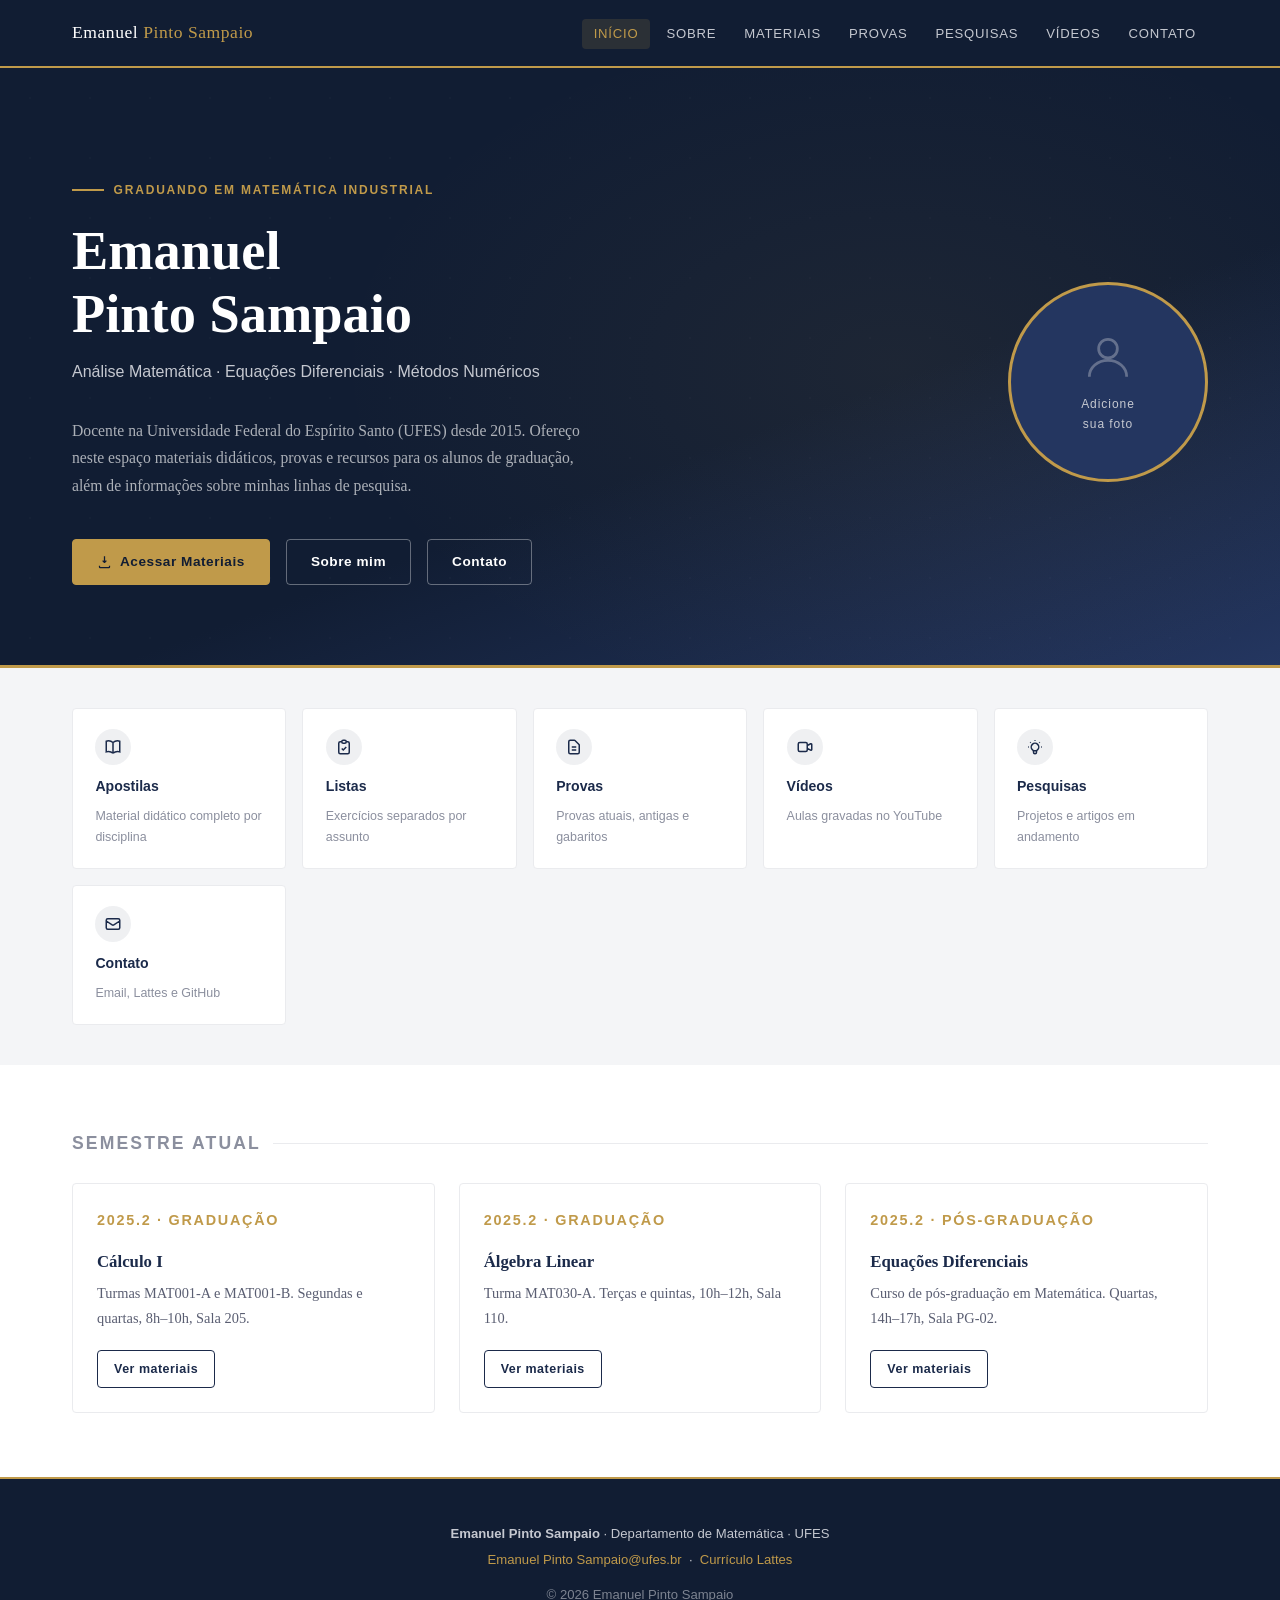
==== index.html @ 57228d2b "Update index.html" ====
<!DOCTYPE html>
<html lang="pt-BR">
<head>
  <meta charset="UTF-8" />
  <meta name="viewport" content="width=device-width, initial-scale=1.0" />
  <title>Emanuel Pinto Sampaio — Matemática</title>
  <meta name="description" content="Emanuel Pinto Sampaio" />
  <link rel="stylesheet" href="css/style.css" />
</head>
<body>

<!-- ===== NAVBAR ===== -->
<nav class="navbar">
  <a href="index.html" class="nav-brand">
    Emanuel <span>Pinto Sampaio</span>
  </a>
  <button class="nav-toggle" aria-label="Menu">
    <span></span><span></span><span></span>
  </button>
  <ul class="nav-links">
    <li><a href="index.html">Início</a></li>
    <li><a href="sobre.html">Sobre</a></li>
    <li><a href="materiais.html">Materiais</a></li>
    <li><a href="provas.html">Provas</a></li>
    <li><a href="pesquisas.html">Pesquisas</a></li>
    <li><a href="videos.html">Vídeos</a></li>
    <li><a href="contato.html">Contato</a></li>
  </ul>
</nav>

<!-- ===== HERO ===== -->
<div class="page-wrapper">
  <section class="hero">
    <div class="hero-inner container">
      <div class="hero-text">
        <!-- Edite: cargo e departamento -->
        <p class="hero-tag">Graduando em Matemática Industrial</p>

        <!-- Edite: nome completo -->
        <h1>Emanuel<br>Pinto Sampaio</h1>

        <!-- Edite: área de atuação -->
        <p class="hero-subtitle">
          Análise Matemática · Equações Diferenciais · Métodos Numéricos
        </p>

        <!-- Edite: texto de apresentação -->
        <p class="hero-bio">
          Docente na Universidade Federal do Espírito Santo (UFES) desde 2015.
          Ofereço neste espaço materiais didáticos, provas e recursos para os alunos
          de graduação, além de informações sobre minhas linhas de pesquisa.
        </p>

        <div class="hero-actions">
          <a href="materiais.html" class="btn btn-primary">
            <svg width="15" height="15" fill="none" stroke="currentColor" stroke-width="2" viewBox="0 0 24 24"><path d="M12 2v10m0 0l-3-3m3 3l3-3M4 17v2a1 1 0 001 1h14a1 1 0 001-1v-2"/></svg>
            Acessar Materiais
          </a>
          <a href="sobre.html" class="btn btn-outline">Sobre mim</a>
          <a href="contato.html" class="btn btn-outline">Contato</a>
        </div>
      </div>

      <!-- FOTO: substitua o placeholder pela tag <img> abaixo:
           <img src="arquivos/foto.jpg" alt="Prof. Emanuel Pinto Sampaio" class="hero-photo" />
      -->
      <div class="hero-photo-placeholder">
        <svg width="56" height="56" fill="none" stroke="currentColor" stroke-width="1.2" viewBox="0 0 24 24">
          <circle cx="12" cy="8" r="4"/><path d="M4 20c0-4 3.6-7 8-7s8 3 8 7"/>
        </svg>
        <span>Adicione<br>sua foto</span>
      </div>
    </div>
  </section>

  <!-- ===== LINKS RÁPIDOS ===== -->
  <div class="quick-links">
    <div class="quick-links-inner">

      <!-- Edite ou adicione mais cards -->
      <a href="materiais.html#apostilas" class="quick-card">
        <div class="quick-card-icon">
          <svg width="18" height="18" fill="none" stroke="currentColor" stroke-width="2" viewBox="0 0 24 24">
            <path d="M12 6.042A8.967 8.967 0 006 3.75c-1.052 0-2.062.18-3 .512v14.25A8.987 8.987 0 016 18c2.305 0 4.408.867 6 2.292m0-14.25a8.966 8.966 0 016-2.292c1.052 0 2.062.18 3 .512v14.25A8.987 8.987 0 0018 18a8.967 8.967 0 00-6 2.292m0-14.25v14.25"/>
          </svg>
        </div>
        <span class="quick-card-title">Apostilas</span>
        <p class="quick-card-desc">Material didático completo por disciplina</p>
      </a>

      <a href="materiais.html#listas" class="quick-card">
        <div class="quick-card-icon">
          <svg width="18" height="18" fill="none" stroke="currentColor" stroke-width="2" viewBox="0 0 24 24">
            <path d="M9 5H7a2 2 0 00-2 2v12a2 2 0 002 2h10a2 2 0 002-2V7a2 2 0 00-2-2h-2M9 5a2 2 0 002 2h2a2 2 0 002-2M9 5a2 2 0 012-2h2a2 2 0 012 2m-6 9l2 2 4-4"/>
          </svg>
        </div>
        <span class="quick-card-title">Listas</span>
        <p class="quick-card-desc">Exercícios separados por assunto</p>
      </a>

      <a href="provas.html" class="quick-card">
        <div class="quick-card-icon">
          <svg width="18" height="18" fill="none" stroke="currentColor" stroke-width="2" viewBox="0 0 24 24">
            <path d="M9 12h6m-6 4h6m2 5H7a2 2 0 01-2-2V5a2 2 0 012-2h5.586a1 1 0 01.707.293l5.414 5.414a1 1 0 01.293.707V19a2 2 0 01-2 2z"/>
          </svg>
        </div>
        <span class="quick-card-title">Provas</span>
        <p class="quick-card-desc">Provas atuais, antigas e gabaritos</p>
      </a>

      <a href="videos.html" class="quick-card">
        <div class="quick-card-icon">
          <svg width="18" height="18" fill="none" stroke="currentColor" stroke-width="2" viewBox="0 0 24 24">
            <path d="M15 10l4.553-2.276A1 1 0 0121 8.723v6.554a1 1 0 01-1.447.894L15 14M3 8a2 2 0 012-2h8a2 2 0 012 2v8a2 2 0 01-2 2H5a2 2 0 01-2-2V8z"/>
          </svg>
        </div>
        <span class="quick-card-title">Vídeos</span>
        <p class="quick-card-desc">Aulas gravadas no YouTube</p>
      </a>

      <a href="pesquisas.html" class="quick-card">
        <div class="quick-card-icon">
          <svg width="18" height="18" fill="none" stroke="currentColor" stroke-width="2" viewBox="0 0 24 24">
            <path d="M9.663 17h4.673M12 3v1m6.364 1.636l-.707.707M21 12h-1M4 12H3m3.343-5.657l-.707-.707m2.828 9.9a5 5 0 117.072 0l-.548.547A3.374 3.374 0 0014 18.469V19a2 2 0 11-4 0v-.531c0-.895-.356-1.754-.988-2.386l-.548-.547z"/>
          </svg>
        </div>
        <span class="quick-card-title">Pesquisas</span>
        <p class="quick-card-desc">Projetos e artigos em andamento</p>
      </a>

      <a href="contato.html" class="quick-card">
        <div class="quick-card-icon">
          <svg width="18" height="18" fill="none" stroke="currentColor" stroke-width="2" viewBox="0 0 24 24">
            <path d="M3 8l7.89 5.26a2 2 0 002.22 0L21 8M5 19h14a2 2 0 002-2V7a2 2 0 00-2-2H5a2 2 0 00-2 2v10a2 2 0 002 2z"/>
          </svg>
        </div>
        <span class="quick-card-title">Contato</span>
        <p class="quick-card-desc">Email, Lattes e GitHub</p>
      </a>

    </div>
  </div>

  <!-- ===== SEMESTRE ATUAL (seção de avisos rápidos) ===== -->
  <section class="page-section">
    <div class="container">
      <p class="section-title">Semestre atual</p>

      <div class="cards-grid">

        <!-- Edite: adicione uma card por disciplina ministrada no semestre -->
        <div class="card">
          <p class="card-type">2025.2 · Graduação</p>
          <h3>Cálculo I</h3>
          <p>Turmas MAT001-A e MAT001-B. Segundas e quartas, 8h–10h, Sala 205.</p>
          <div class="card-footer">
            <a href="materiais.html" class="btn btn-outline-dark btn-sm">Ver materiais</a>
          </div>
        </div>

        <div class="card">
          <p class="card-type">2025.2 · Graduação</p>
          <h3>Álgebra Linear</h3>
          <p>Turma MAT030-A. Terças e quintas, 10h–12h, Sala 110.</p>
          <div class="card-footer">
            <a href="materiais.html" class="btn btn-outline-dark btn-sm">Ver materiais</a>
          </div>
        </div>

        <div class="card">
          <p class="card-type">2025.2 · Pós-graduação</p>
          <h3>Equações Diferenciais</h3>
          <p>Curso de pós-graduação em Matemática. Quartas, 14h–17h, Sala PG-02.</p>
          <div class="card-footer">
            <a href="materiais.html" class="btn btn-outline-dark btn-sm">Ver materiais</a>
          </div>
        </div>

        <!-- MODELO: copie este bloco para adicionar uma nova disciplina
        <div class="card">
          <p class="card-type">2025.2 · Graduação</p>
          <h3>NOME DA DISCIPLINA</h3>
          <p>Descrição, horários e sala.</p>
          <div class="card-footer">
            <a href="materiais.html" class="btn btn-outline-dark btn-sm">Ver materiais</a>
          </div>
        </div>
        -->

      </div>
    </div>
  </section>

</div><!-- /page-wrapper -->

<!-- ===== RODAPÉ ===== -->
<footer>
  <!-- Edite: nome, instituição e ano -->
  <p><strong>Emanuel Pinto Sampaio</strong> · Departamento de Matemática · UFES</p>
  <p>
    <a href="mailto:Emanuel Pinto Sampaio@ufes.br">Emanuel Pinto Sampaio@ufes.br</a>
    &nbsp;·&nbsp;
    <a href="http://lattes.cnpq.br/8369013349544339" target="_blank" rel="noopener">Currículo Lattes</a>
  </p>
  <p style="margin-top:.75rem;opacity:.6;">© <span id="year"></span> Emanuel Pinto Sampaio</p>
</footer>

<script src="js/main.js"></script>
<script>document.getElementById('year').textContent = new Date().getFullYear();</script>
</body>
</html>
---- css/style.css ----
/* ============================================================
   SITE ACADÊMICO - FOLHA DE ESTILOS PRINCIPAL
   Editável: cores, fontes e espaçamentos estão em :root
   ============================================================ */

/* ---------- VARIÁVEIS GLOBAIS ---------- */
:root {
  --navy:       #1b2a4a;
  --navy-dark:  #111d33;
  --navy-light: #243660;
  --accent:     #c09a4a;        /* dourado sobrio */
  --accent-soft:#d4b06a;
  --white:      #ffffff;
  --off-white:  #f4f5f7;
  --gray-100:   #eaebee;
  --gray-300:   #c5c8d0;
  --gray-500:   #8b8f9e;
  --gray-700:   #4a4d5c;
  --text:       #1e2030;
  --text-light: #5a5e72;

  --font-display: 'Playfair Display', Georgia, serif;
  --font-body:    'Source Serif 4', 'Georgia', serif;
  --font-ui:      'DM Sans', 'Helvetica Neue', sans-serif;

  --nav-h:   68px;
  --radius:  4px;
  --shadow:  0 2px 12px rgba(27,42,74,.10);
  --shadow-md: 0 4px 24px rgba(27,42,74,.14);

  --transition: 0.22s ease;
}

/* ---------- RESET & BASE ---------- */
*, *::before, *::after { box-sizing: border-box; margin: 0; padding: 0; }

html { scroll-behavior: smooth; font-size: 16px; }

body {
  font-family: var(--font-body);
  color: var(--text);
  background: var(--white);
  line-height: 1.7;
  min-height: 100vh;
}

img { display: block; max-width: 100%; }

a { color: var(--navy); text-decoration: none; transition: color var(--transition); }
a:hover { color: var(--accent); }

h1, h2, h3, h4 { font-family: var(--font-display); line-height: 1.25; color: var(--navy); }
h1 { font-size: clamp(2rem, 5vw, 3rem); }
h2 { font-size: clamp(1.5rem, 3vw, 2.1rem); }
h3 { font-size: 1.25rem; }
h4 { font-size: 1.05rem; font-family: var(--font-ui); font-weight: 600; }

p { margin-bottom: 1rem; color: var(--text-light); }

ul { list-style: none; }

/* ---------- IMPORTAÇÃO DE FONTES (Google) ---------- */
@import url('https://fonts.googleapis.com/css2?family=Playfair+Display:ital,wght@0,400;0,600;0,700;1,400&family=Source+Serif+4:ital,opsz,wght@0,8..60,300;0,8..60,400;0,8..60,600;1,8..60,400&family=DM+Sans:wght@300;400;500;600&display=swap');

/* ---------- NAVBAR ---------- */
.navbar {
  position: fixed;
  top: 0; left: 0; right: 0;
  height: var(--nav-h);
  background: var(--navy-dark);
  border-bottom: 2px solid var(--accent);
  z-index: 1000;
  display: flex;
  align-items: center;
  padding: 0 max(2rem, calc((100% - 1200px)/2 + 2rem));
}

.nav-brand {
  font-family: var(--font-display);
  font-size: 1.1rem;
  color: var(--white);
  white-space: nowrap;
  margin-right: auto;
  letter-spacing: .03em;
}
.nav-brand span { color: var(--accent); }

.nav-links {
  display: flex;
  gap: .25rem;
  align-items: center;
}

.nav-links a {
  font-family: var(--font-ui);
  font-size: .82rem;
  font-weight: 500;
  letter-spacing: .06em;
  text-transform: uppercase;
  color: var(--gray-300);
  padding: .45rem .75rem;
  border-radius: var(--radius);
  transition: background var(--transition), color var(--transition);
}
.nav-links a:hover,
.nav-links a.active {
  background: rgba(192,154,74,.15);
  color: var(--accent);
}

.nav-toggle {
  display: none;
  flex-direction: column;
  gap: 5px;
  cursor: pointer;
  padding: .5rem;
  background: none;
  border: none;
  margin-left: auto;
}
.nav-toggle span {
  display: block;
  width: 24px;
  height: 2px;
  background: var(--white);
  border-radius: 2px;
  transition: transform var(--transition), opacity var(--transition);
}
.nav-toggle.open span:nth-child(1) { transform: translateY(7px) rotate(45deg); }
.nav-toggle.open span:nth-child(2) { opacity: 0; }
.nav-toggle.open span:nth-child(3) { transform: translateY(-7px) rotate(-45deg); }

/* ---------- LAYOUT PRINCIPAL ---------- */
.page-wrapper {
  padding-top: var(--nav-h);
  min-height: 100vh;
}

.container {
  max-width: 1200px;
  margin: 0 auto;
  padding: 0 2rem;
}

/* ---------- HERO (index) ---------- */
.hero {
  background: var(--navy-dark);
  background-image:
    radial-gradient(ellipse 800px 500px at 70% 50%, rgba(192,154,74,.07) 0%, transparent 70%),
    linear-gradient(160deg, var(--navy-dark) 60%, var(--navy-light) 100%);
  padding: 7rem 2rem 5rem;
  position: relative;
  overflow: hidden;
}
.hero::before {
  content: '';
  position: absolute;
  inset: 0;
  background-image: url("data:image/svg+xml,%3Csvg xmlns='http://www.w3.org/2000/svg' width='60' height='60'%3E%3Cpath d='M0 0h60v60H0z' fill='none'/%3E%3Ccircle cx='30' cy='30' r='.7' fill='rgba(255,255,255,.04)'/%3E%3C/svg%3E");
  pointer-events: none;
}

.hero-inner {
  max-width: 1200px;
  margin: 0 auto;
  display: grid;
  grid-template-columns: 1fr auto;
  gap: 4rem;
  align-items: center;
  position: relative;
}

.hero-tag {
  font-family: var(--font-ui);
  font-size: .75rem;
  font-weight: 600;
  letter-spacing: .15em;
  text-transform: uppercase;
  color: var(--accent);
  margin-bottom: 1.25rem;
  display: flex;
  align-items: center;
  gap: .6rem;
}
.hero-tag::before {
  content: '';
  display: inline-block;
  width: 2rem;
  height: 1.5px;
  background: var(--accent);
}

.hero h1 {
  color: var(--white);
  font-size: clamp(2.2rem, 5vw, 3.4rem);
  font-weight: 700;
  margin-bottom: .75rem;
  line-height: 1.15;
}

.hero-subtitle {
  font-family: var(--font-ui);
  font-size: 1rem;
  color: var(--gray-300);
  margin-bottom: 2rem;
  max-width: 540px;
}

.hero-bio {
  color: rgba(255,255,255,.65);
  font-size: .98rem;
  max-width: 520px;
  margin-bottom: 2.5rem;
  line-height: 1.75;
}

.hero-actions {
  display: flex;
  gap: 1rem;
  flex-wrap: wrap;
}

/* Foto do professor */
.hero-photo {
  width: 200px;
  height: 200px;
  border-radius: 50%;
  border: 3px solid var(--accent);
  object-fit: cover;
  box-shadow: 0 0 0 8px rgba(192,154,74,.12);
  flex-shrink: 0;
}
.hero-photo-placeholder {
  width: 200px;
  height: 200px;
  border-radius: 50%;
  border: 3px solid var(--accent);
  background: var(--navy-light);
  display: flex;
  flex-direction: column;
  align-items: center;
  justify-content: center;
  gap: .5rem;
  flex-shrink: 0;
  color: var(--gray-300);
  font-family: var(--font-ui);
  font-size: .75rem;
  letter-spacing: .08em;
  text-align: center;
}
.hero-photo-placeholder svg { opacity: .4; }

/* Quick links (home) */
.quick-links {
  background: var(--off-white);
  border-top: 3px solid var(--accent);
}
.quick-links-inner {
  max-width: 1200px;
  margin: 0 auto;
  padding: 2.5rem 2rem;
  display: grid;
  grid-template-columns: repeat(auto-fit, minmax(180px, 1fr));
  gap: 1rem;
}
.quick-card {
  display: flex;
  flex-direction: column;
  align-items: flex-start;
  gap: .4rem;
  background: var(--white);
  border: 1px solid var(--gray-100);
  border-radius: var(--radius);
  padding: 1.25rem 1.4rem;
  transition: box-shadow var(--transition), border-color var(--transition), transform var(--transition);
  cursor: pointer;
}
.quick-card:hover {
  box-shadow: var(--shadow-md);
  border-color: var(--accent);
  transform: translateY(-2px);
}
.quick-card-icon {
  width: 36px;
  height: 36px;
  background: rgba(27,42,74,.07);
  border-radius: 50%;
  display: flex;
  align-items: center;
  justify-content: center;
  color: var(--navy);
  margin-bottom: .25rem;
}
.quick-card-title {
  font-family: var(--font-ui);
  font-weight: 600;
  font-size: .88rem;
  color: var(--navy);
}
.quick-card-desc {
  font-family: var(--font-ui);
  font-size: .78rem;
  color: var(--gray-500);
  margin: 0;
}

/* ---------- BOTÕES ---------- */
.btn {
  display: inline-flex;
  align-items: center;
  gap: .5rem;
  font-family: var(--font-ui);
  font-size: .85rem;
  font-weight: 600;
  letter-spacing: .04em;
  padding: .65rem 1.5rem;
  border-radius: var(--radius);
  border: 1.5px solid transparent;
  cursor: pointer;
  transition: background var(--transition), color var(--transition),
              border-color var(--transition), box-shadow var(--transition),
              transform var(--transition);
  text-decoration: none;
}
.btn:hover { transform: translateY(-1px); }
.btn:active { transform: translateY(0); }

.btn-primary {
  background: var(--accent);
  color: var(--navy-dark);
  border-color: var(--accent);
}
.btn-primary:hover {
  background: var(--accent-soft);
  border-color: var(--accent-soft);
  color: var(--navy-dark);
  box-shadow: 0 4px 16px rgba(192,154,74,.3);
}

.btn-outline {
  background: transparent;
  color: var(--white);
  border-color: rgba(255,255,255,.35);
}
.btn-outline:hover {
  background: rgba(255,255,255,.1);
  border-color: rgba(255,255,255,.6);
  color: var(--white);
}

.btn-outline-dark {
  background: transparent;
  color: var(--navy);
  border-color: var(--navy);
}
.btn-outline-dark:hover {
  background: var(--navy);
  color: var(--white);
}

.btn-sm {
  font-size: .78rem;
  padding: .45rem 1rem;
}

.btn-download {
  background: var(--navy);
  color: var(--white);
  border-color: var(--navy);
}
.btn-download:hover {
  background: var(--navy-light);
  border-color: var(--navy-light);
  color: var(--white);
  box-shadow: var(--shadow);
}

/* ---------- CABEÇALHO DE SEÇÃO ---------- */
.section-header {
  padding: 4rem 0 2rem;
  border-bottom: 1px solid var(--gray-100);
  margin-bottom: 3rem;
}
.section-header .section-tag {
  font-family: var(--font-ui);
  font-size: .72rem;
  font-weight: 600;
  letter-spacing: .18em;
  text-transform: uppercase;
  color: var(--accent);
  margin-bottom: .75rem;
}
.section-header h1,
.section-header h2 { margin-bottom: .5rem; }
.section-header p { max-width: 600px; margin-bottom: 0; }

/* ---------- PÁGINA PRINCIPAL (seções internas) ---------- */
.page-section {
  padding: 4rem 0;
  border-bottom: 1px solid var(--gray-100);
}
.page-section:last-child { border-bottom: none; }
.section-title {
  font-size: 1.1rem;
  font-family: var(--font-ui);
  font-weight: 600;
  text-transform: uppercase;
  letter-spacing: .12em;
  color: var(--gray-500);
  margin-bottom: 1.5rem;
  display: flex;
  align-items: center;
  gap: .75rem;
}
.section-title::after {
  content: '';
  flex: 1;
  height: 1px;
  background: var(--gray-100);
}

/* ---------- CARDS GENÉRICOS ---------- */
.cards-grid {
  display: grid;
  grid-template-columns: repeat(auto-fill, minmax(300px, 1fr));
  gap: 1.5rem;
}

.card {
  background: var(--white);
  border: 1px solid var(--gray-100);
  border-radius: var(--radius);
  padding: 1.5rem;
  transition: box-shadow var(--transition), border-color var(--transition);
  display: flex;
  flex-direction: column;
}
.card:hover {
  box-shadow: var(--shadow-md);
  border-color: var(--gray-300);
}

.card-type {
  font-family: var(--font-ui);
  font-size: .7rem;
  font-weight: 600;
  letter-spacing: .12em;
  text-transform: uppercase;
  color: var(--accent);
  margin-bottom: .6rem;
}
.card h3 { font-size: 1.05rem; margin-bottom: .5rem; }
.card p { font-size: .9rem; flex: 1; margin-bottom: 1.25rem; }
.card-footer { margin-top: auto; }

/* ---------- MATERIAIS ---------- */
.material-item {
  display: flex;
  align-items: flex-start;
  gap: 1rem;
  padding: 1.25rem 1.5rem;
  background: var(--white);
  border: 1px solid var(--gray-100);
  border-left: 3px solid var(--accent);
  border-radius: var(--radius);
  transition: box-shadow var(--transition);
  margin-bottom: .75rem;
}
.material-item:hover { box-shadow: var(--shadow); }

.material-icon {
  width: 42px;
  height: 42px;
  background: var(--off-white);
  border-radius: var(--radius);
  display: flex;
  align-items: center;
  justify-content: center;
  flex-shrink: 0;
  color: var(--navy);
}

.material-info { flex: 1; }
.material-info h4 { font-size: .98rem; color: var(--navy); margin-bottom: .2rem; }
.material-info p { font-size: .85rem; color: var(--gray-500); margin: 0; }

.material-action { flex-shrink: 0; align-self: center; }

/* Categorias de materiais */
.mat-category { margin-bottom: 3rem; }
.mat-category-title {
  font-family: var(--font-ui);
  font-size: .8rem;
  font-weight: 700;
  letter-spacing: .14em;
  text-transform: uppercase;
  color: var(--navy);
  padding: .5rem 0;
  border-bottom: 2px solid var(--navy);
  margin-bottom: 1.25rem;
}

/* ---------- BUSCA ---------- */
.search-bar {
  position: relative;
  margin-bottom: 2.5rem;
}
.search-bar input {
  width: 100%;
  padding: .85rem 1.2rem .85rem 3rem;
  border: 1.5px solid var(--gray-300);
  border-radius: var(--radius);
  font-family: var(--font-ui);
  font-size: .95rem;
  color: var(--text);
  background: var(--white);
  transition: border-color var(--transition), box-shadow var(--transition);
  outline: none;
}
.search-bar input:focus {
  border-color: var(--navy);
  box-shadow: 0 0 0 3px rgba(27,42,74,.08);
}
.search-bar .search-icon {
  position: absolute;
  left: 1rem;
  top: 50%;
  transform: translateY(-50%);
  color: var(--gray-500);
  pointer-events: none;
}
#search-count {
  font-family: var(--font-ui);
  font-size: .82rem;
  color: var(--gray-500);
  margin-top: .5rem;
  min-height: 1.2em;
}

/* ---------- PROVAS ---------- */
.subject-block { margin-bottom: 3.5rem; }
.subject-block > h3 {
  font-family: var(--font-ui);
  font-weight: 700;
  font-size: 1rem;
  letter-spacing: .1em;
  text-transform: uppercase;
  color: var(--white);
  background: var(--navy);
  padding: .6rem 1.2rem;
  border-radius: var(--radius);
  margin-bottom: 1.25rem;
  display: inline-block;
}

.exam-tabs {
  display: flex;
  gap: .5rem;
  flex-wrap: wrap;
  margin-bottom: 1.25rem;
}
.exam-tab {
  font-family: var(--font-ui);
  font-size: .78rem;
  font-weight: 600;
  letter-spacing: .08em;
  text-transform: uppercase;
  padding: .4rem 1rem;
  border-radius: 50px;
  border: 1.5px solid var(--gray-300);
  cursor: pointer;
  background: transparent;
  color: var(--gray-700);
  transition: all var(--transition);
}
.exam-tab:hover,
.exam-tab.active {
  background: var(--navy);
  color: var(--white);
  border-color: var(--navy);
}

.exam-panel { display: none; }
.exam-panel.active { display: block; }

.exam-row {
  display: flex;
  align-items: center;
  justify-content: space-between;
  padding: .85rem 1.2rem;
  border-radius: var(--radius);
  border: 1px solid var(--gray-100);
  margin-bottom: .5rem;
  transition: background var(--transition);
  gap: 1rem;
}
.exam-row:hover { background: var(--off-white); }
.exam-row-info { flex: 1; }
.exam-row-info span {
  display: block;
  font-family: var(--font-ui);
  font-size: .88rem;
  font-weight: 500;
  color: var(--text);
}
.exam-row-info small {
  font-size: .78rem;
  color: var(--gray-500);
}

/* ---------- PESQUISA ---------- */
.research-card {
  background: var(--white);
  border: 1px solid var(--gray-100);
  border-radius: var(--radius);
  padding: 1.75rem;
  transition: box-shadow var(--transition);
}
.research-card:hover { box-shadow: var(--shadow-md); }

.research-badge {
  display: inline-block;
  font-family: var(--font-ui);
  font-size: .68rem;
  font-weight: 700;
  letter-spacing: .12em;
  text-transform: uppercase;
  padding: .25rem .75rem;
  border-radius: 50px;
  margin-bottom: 1rem;
}
.badge-active { background: rgba(22,163,74,.12); color: #15803d; }
.badge-article { background: rgba(37,99,235,.1); color: #1d4ed8; }
.badge-concluded { background: rgba(107,114,128,.12); color: #4b5563; }

.research-card h3 { font-size: 1.1rem; margin-bottom: .6rem; }

/* ---------- VÍDEOS ---------- */
.video-grid {
  display: grid;
  grid-template-columns: repeat(auto-fill, minmax(280px, 1fr));
  gap: 1.5rem;
}
.video-card {
  border: 1px solid var(--gray-100);
  border-radius: var(--radius);
  overflow: hidden;
  transition: box-shadow var(--transition), transform var(--transition);
}
.video-card:hover { box-shadow: var(--shadow-md); transform: translateY(-2px); }

.video-thumb {
  position: relative;
  padding-bottom: 56.25%; /* 16:9 */
  background: var(--navy-dark);
  overflow: hidden;
}
.video-thumb iframe {
  position: absolute;
  inset: 0;
  width: 100%;
  height: 100%;
  border: none;
}
.video-thumb-placeholder {
  position: absolute;
  inset: 0;
  display: flex;
  flex-direction: column;
  align-items: center;
  justify-content: center;
  background: var(--navy);
  gap: .75rem;
  cursor: pointer;
  transition: background var(--transition);
}
.video-thumb-placeholder:hover { background: var(--navy-light); }
.video-thumb-placeholder span {
  font-family: var(--font-ui);
  font-size: .8rem;
  color: var(--gray-300);
}
.play-btn {
  width: 52px;
  height: 52px;
  border-radius: 50%;
  background: rgba(192,154,74,.9);
  display: flex;
  align-items: center;
  justify-content: center;
  color: var(--white);
  transition: transform var(--transition);
}
.video-thumb-placeholder:hover .play-btn { transform: scale(1.1); }

.video-info { padding: 1.1rem 1.25rem; }
.video-discipline {
  font-family: var(--font-ui);
  font-size: .7rem;
  font-weight: 700;
  letter-spacing: .12em;
  text-transform: uppercase;
  color: var(--accent);
  margin-bottom: .35rem;
}
.video-title {
  font-family: var(--font-ui);
  font-weight: 600;
  font-size: .9rem;
  color: var(--navy);
  margin-bottom: .3rem;
}
.video-desc { font-size: .82rem; color: var(--gray-500); margin: 0; }

/* ---------- CONTATO ---------- */
.contact-grid {
  display: grid;
  grid-template-columns: 1fr 1fr;
  gap: 3rem;
  align-items: start;
}

.contact-item {
  display: flex;
  align-items: center;
  gap: 1rem;
  padding: 1.1rem 1.4rem;
  background: var(--white);
  border: 1px solid var(--gray-100);
  border-radius: var(--radius);
  margin-bottom: .75rem;
  transition: box-shadow var(--transition), border-color var(--transition);
  text-decoration: none;
}
.contact-item:hover {
  box-shadow: var(--shadow);
  border-color: var(--accent);
}
.contact-icon {
  width: 42px;
  height: 42px;
  border-radius: 50%;
  background: var(--off-white);
  display: flex;
  align-items: center;
  justify-content: center;
  color: var(--navy);
  flex-shrink: 0;
}
.contact-label {
  font-family: var(--font-ui);
  font-size: .72rem;
  text-transform: uppercase;
  letter-spacing: .1em;
  color: var(--gray-500);
}
.contact-value {
  font-family: var(--font-ui);
  font-size: .9rem;
  font-weight: 500;
  color: var(--navy);
}

/* ---------- SOBRE ---------- */
.timeline {
  position: relative;
  padding-left: 1.75rem;
}
.timeline::before {
  content: '';
  position: absolute;
  left: .35rem;
  top: 0;
  bottom: 0;
  width: 1.5px;
  background: var(--gray-100);
}
.timeline-item {
  position: relative;
  padding-bottom: 2rem;
}
.timeline-item::before {
  content: '';
  position: absolute;
  left: -1.5rem;
  top: .35rem;
  width: 9px;
  height: 9px;
  border-radius: 50%;
  background: var(--accent);
  border: 2px solid var(--white);
  box-shadow: 0 0 0 2px var(--accent);
}
.timeline-year {
  font-family: var(--font-ui);
  font-size: .75rem;
  font-weight: 700;
  letter-spacing: .1em;
  text-transform: uppercase;
  color: var(--accent);
  margin-bottom: .25rem;
}
.timeline-title {
  font-family: var(--font-ui);
  font-weight: 600;
  font-size: .98rem;
  color: var(--navy);
  margin-bottom: .2rem;
}
.timeline-sub {
  font-family: var(--font-ui);
  font-size: .85rem;
  color: var(--gray-500);
  margin: 0;
}

/* ---------- SIDEBAR SOBRE ---------- */
.about-grid {
  display: grid;
  grid-template-columns: 1fr 340px;
  gap: 4rem;
  align-items: start;
}
.sidebar-card {
  background: var(--off-white);
  border: 1px solid var(--gray-100);
  border-radius: var(--radius);
  padding: 1.75rem;
  margin-bottom: 1.5rem;
}
.sidebar-card h4 {
  font-family: var(--font-ui);
  font-size: .78rem;
  font-weight: 700;
  letter-spacing: .14em;
  text-transform: uppercase;
  color: var(--navy);
  margin-bottom: 1rem;
  padding-bottom: .6rem;
  border-bottom: 1.5px solid var(--gray-300);
}
.tag-list { display: flex; flex-wrap: wrap; gap: .4rem; }
.tag {
  font-family: var(--font-ui);
  font-size: .75rem;
  font-weight: 500;
  padding: .3rem .8rem;
  background: var(--white);
  border: 1px solid var(--gray-300);
  border-radius: 50px;
  color: var(--navy);
}

/* ---------- RODAPÉ ---------- */
footer {
  background: var(--navy-dark);
  color: var(--gray-300);
  padding: 2.5rem 2rem;
  text-align: center;
  font-family: var(--font-ui);
  font-size: .82rem;
  border-top: 2px solid var(--accent);
}
footer a { color: var(--accent); }
footer p { margin: .25rem 0; color: var(--gray-300); }

/* ---------- NOTICE / EMPTY STATE ---------- */
.empty-state {
  text-align: center;
  padding: 3rem;
  color: var(--gray-500);
  font-family: var(--font-ui);
  font-size: .9rem;
}

.notice {
  background: rgba(192,154,74,.08);
  border: 1px solid rgba(192,154,74,.3);
  border-radius: var(--radius);
  padding: .75rem 1.25rem;
  font-family: var(--font-ui);
  font-size: .82rem;
  color: var(--gray-700);
  margin-bottom: 1.5rem;
}
.notice strong { color: var(--navy); }

/* ---------- RESPONSIVO ---------- */
@media (max-width: 900px) {
  .about-grid { grid-template-columns: 1fr; }
  .contact-grid { grid-template-columns: 1fr; }
  .hero-inner { grid-template-columns: 1fr; }
  .hero-photo, .hero-photo-placeholder {
    width: 140px; height: 140px;
    margin: 0 auto;
    order: -1;
  }
}

@media (max-width: 720px) {
  .nav-links {
    display: none;
    position: fixed;
    top: var(--nav-h);
    left: 0; right: 0;
    background: var(--navy-dark);
    flex-direction: column;
    padding: 1rem;
    gap: .15rem;
    border-bottom: 2px solid var(--accent);
  }
  .nav-links.open { display: flex; }
  .nav-links a { padding: .65rem 1rem; width: 100%; }
  .nav-toggle { display: flex; }

  .hero { padding: 4rem 1.5rem 3rem; }
  .hero-actions { flex-direction: column; }
  .container { padding: 0 1.25rem; }
  .quick-links-inner { grid-template-columns: repeat(2, 1fr); }
  .section-header { padding: 2.5rem 0 1.5rem; }
}

@media (max-width: 480px) {
  .quick-links-inner { grid-template-columns: 1fr; }
  .cards-grid { grid-template-columns: 1fr; }
  .video-grid { grid-template-columns: 1fr; }
}
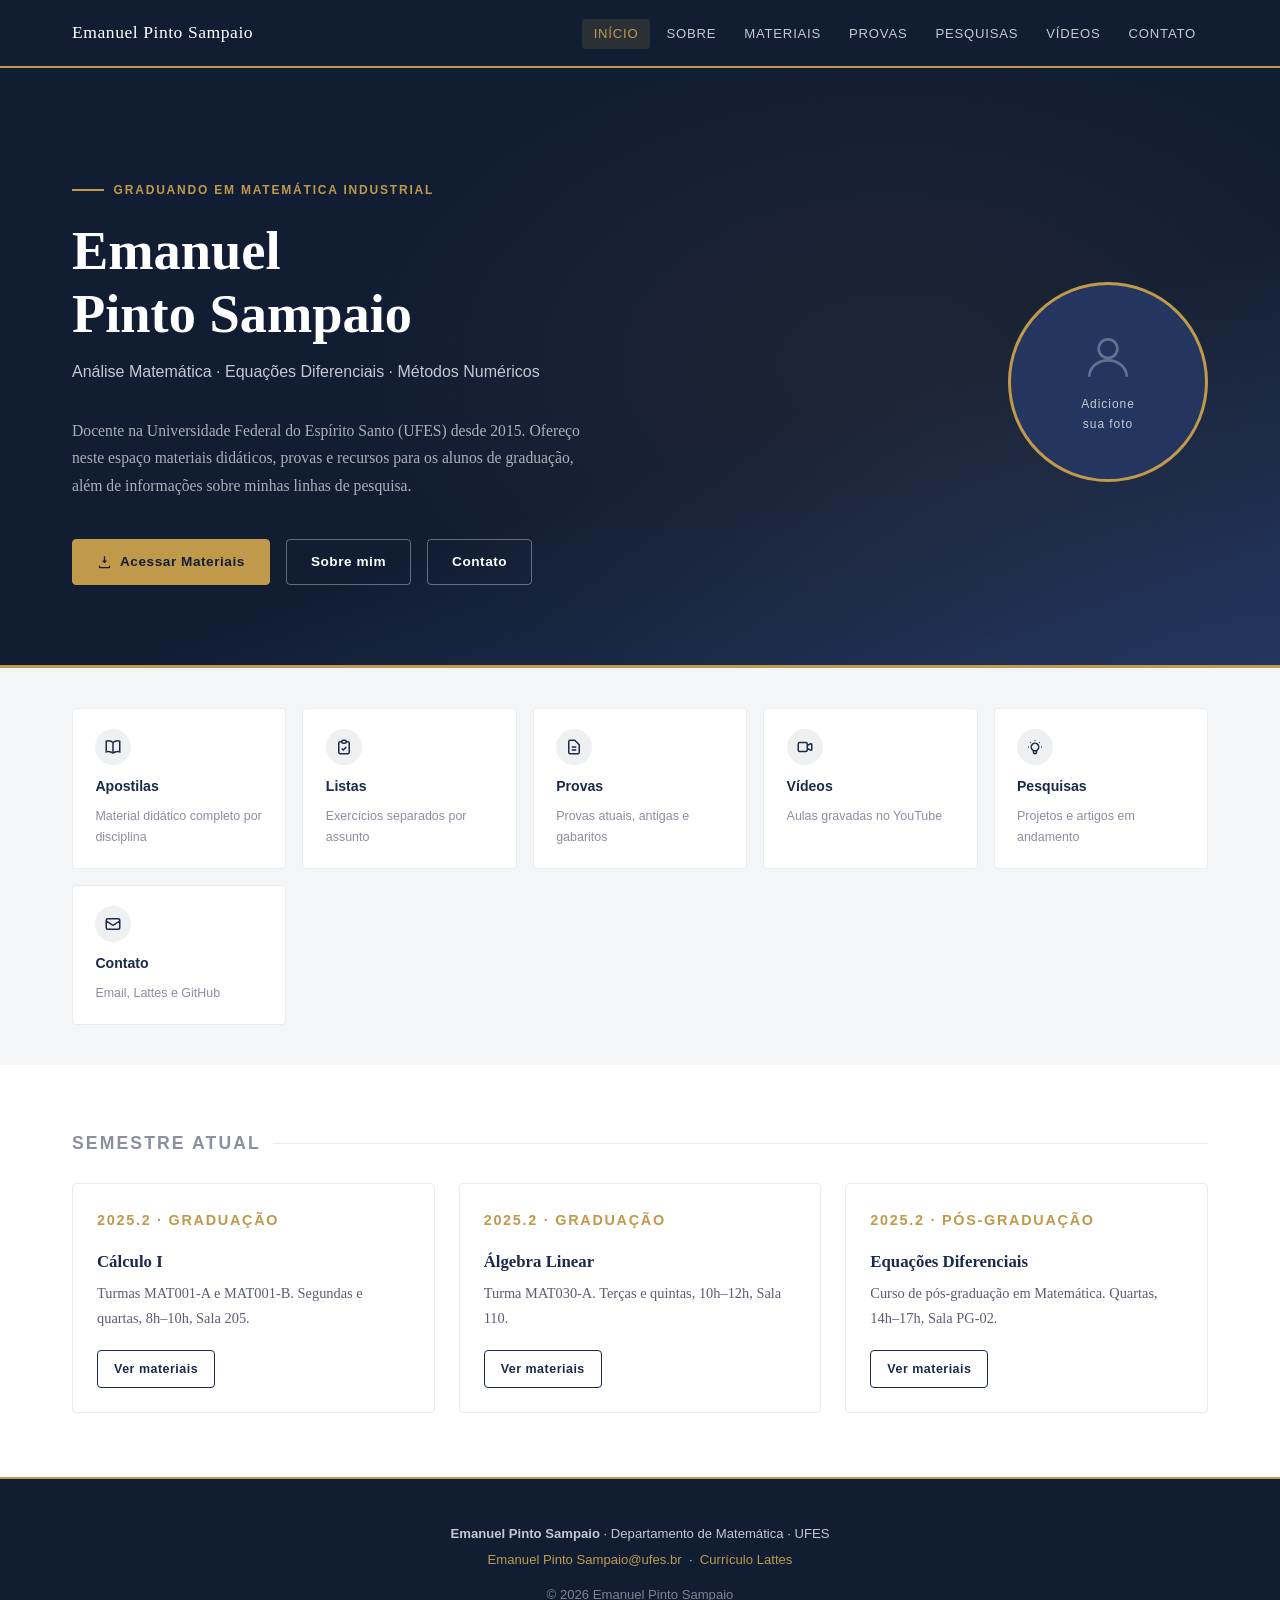
==== commit 9d87770b: "Update index.html" ====
--- a/index.html
+++ b/index.html
@@ -12,7 +12,7 @@
 <!-- ===== NAVBAR ===== -->
 <nav class="navbar">
   <a href="index.html" class="nav-brand">
-    Emanuel <span>Pinto Sampaio</span>
+    Emanuel Pinto Sampaio</span>
   </a>
   <button class="nav-toggle" aria-label="Menu">
     <span></span><span></span><span></span>
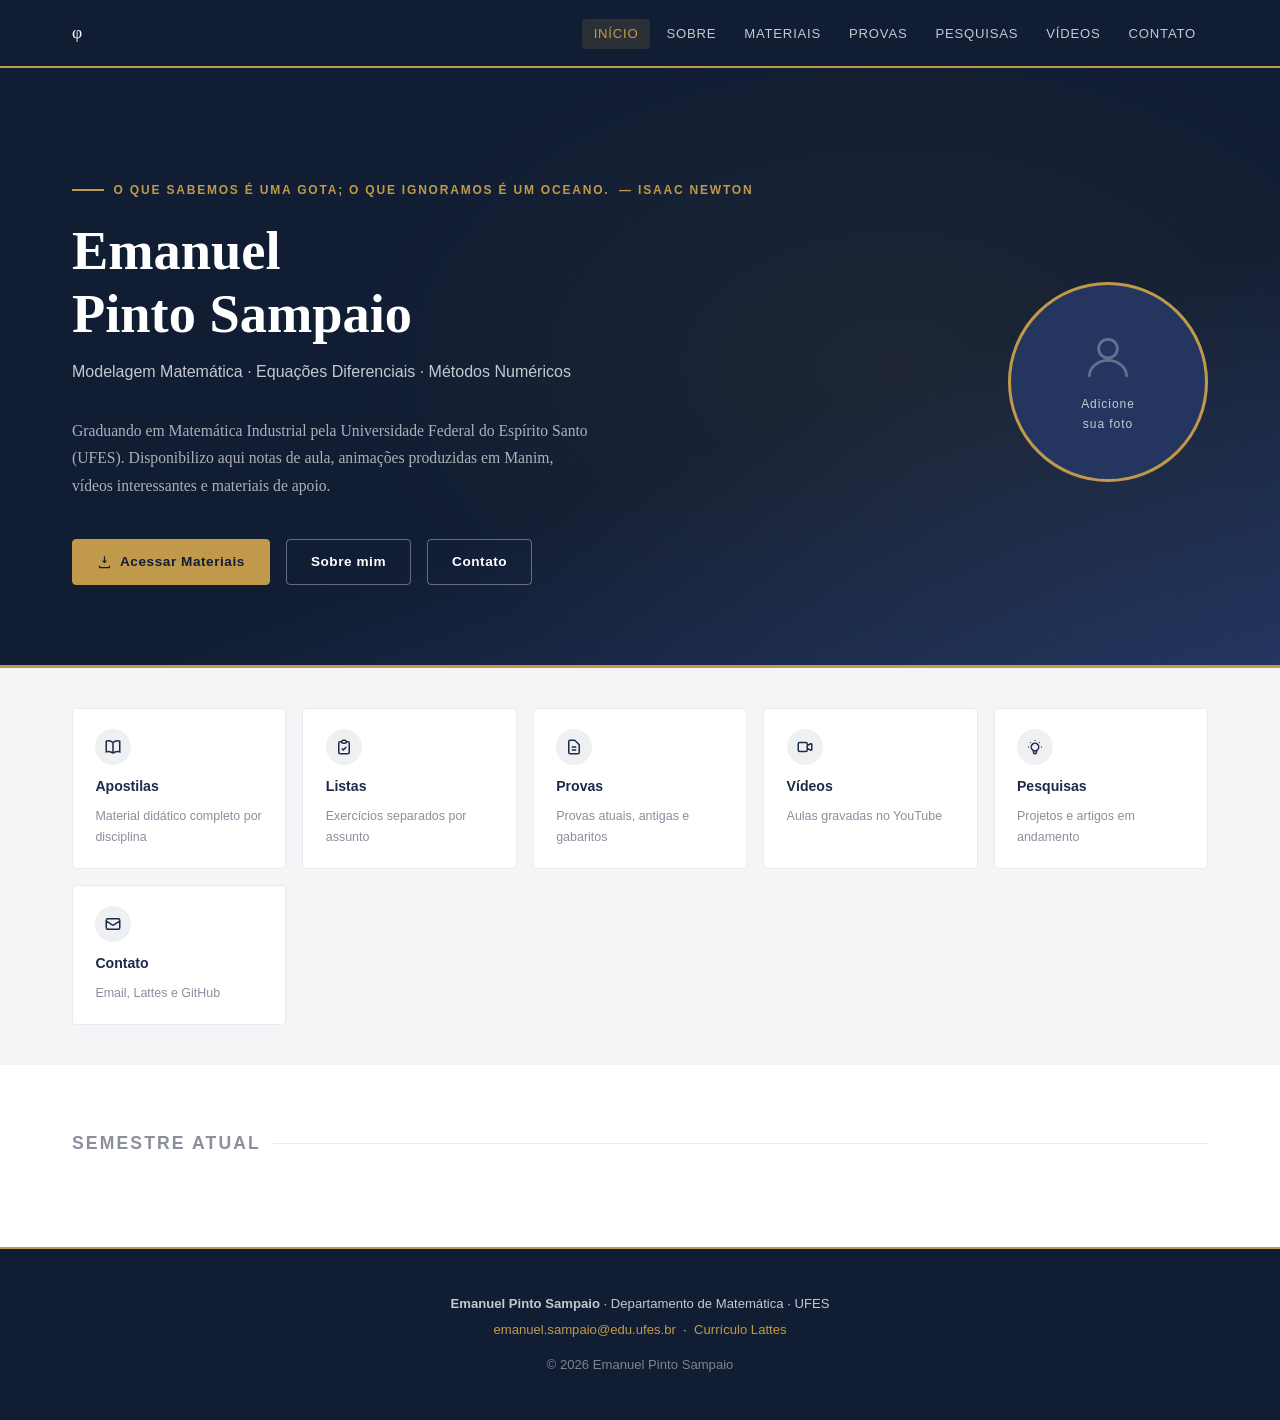
==== commit 59b98cd9: "Update index.html" ====
--- a/index.html
+++ b/index.html
@@ -12,7 +12,7 @@
 <!-- ===== NAVBAR ===== -->
 <nav class="navbar">
   <a href="index.html" class="nav-brand">
-    Emanuel Pinto Sampaio</span>
+    φ </span>
   </a>
   <button class="nav-toggle" aria-label="Menu">
     <span></span><span></span><span></span>
@@ -34,21 +34,19 @@
     <div class="hero-inner container">
       <div class="hero-text">
         <!-- Edite: cargo e departamento -->
-        <p class="hero-tag">Graduando em Matemática Industrial</p>
-
+        <p class="hero-tag">O que sabemos é uma gota; o que ignoramos é um oceano. <span>— Isaac Newton</span></p>
         <!-- Edite: nome completo -->
         <h1>Emanuel<br>Pinto Sampaio</h1>
 
         <!-- Edite: área de atuação -->
         <p class="hero-subtitle">
-          Análise Matemática · Equações Diferenciais · Métodos Numéricos
+          Modelagem Matemática · Equações Diferenciais · Métodos Numéricos
         </p>
 
         <!-- Edite: texto de apresentação -->
         <p class="hero-bio">
-          Docente na Universidade Federal do Espírito Santo (UFES) desde 2015.
-          Ofereço neste espaço materiais didáticos, provas e recursos para os alunos
-          de graduação, além de informações sobre minhas linhas de pesquisa.
+          Graduando em Matemática Industrial pela Universidade Federal do Espírito Santo (UFES).
+          Disponibilizo aqui notas de aula, animações produzidas em Manim, vídeos interessantes e materiais de apoio.
         </p>
 
         <div class="hero-actions">
@@ -149,6 +147,7 @@
       <div class="cards-grid">
 
         <!-- Edite: adicione uma card por disciplina ministrada no semestre -->
+        <!--
         <div class="card">
           <p class="card-type">2025.2 · Graduação</p>
           <h3>Cálculo I</h3>
@@ -176,7 +175,6 @@
           </div>
         </div>
 
-        <!-- MODELO: copie este bloco para adicionar uma nova disciplina
         <div class="card">
           <p class="card-type">2025.2 · Graduação</p>
           <h3>NOME DA DISCIPLINA</h3>
@@ -198,7 +196,7 @@
   <!-- Edite: nome, instituição e ano -->
   <p><strong>Emanuel Pinto Sampaio</strong> · Departamento de Matemática · UFES</p>
   <p>
-    <a href="mailto:Emanuel Pinto Sampaio@ufes.br">Emanuel Pinto Sampaio@ufes.br</a>
+    <a href="mailto:emanuel.sampaio@edu.ufes.br">emanuel.sampaio@edu.ufes.br</a>
     &nbsp;·&nbsp;
     <a href="http://lattes.cnpq.br/8369013349544339" target="_blank" rel="noopener">Currículo Lattes</a>
   </p>
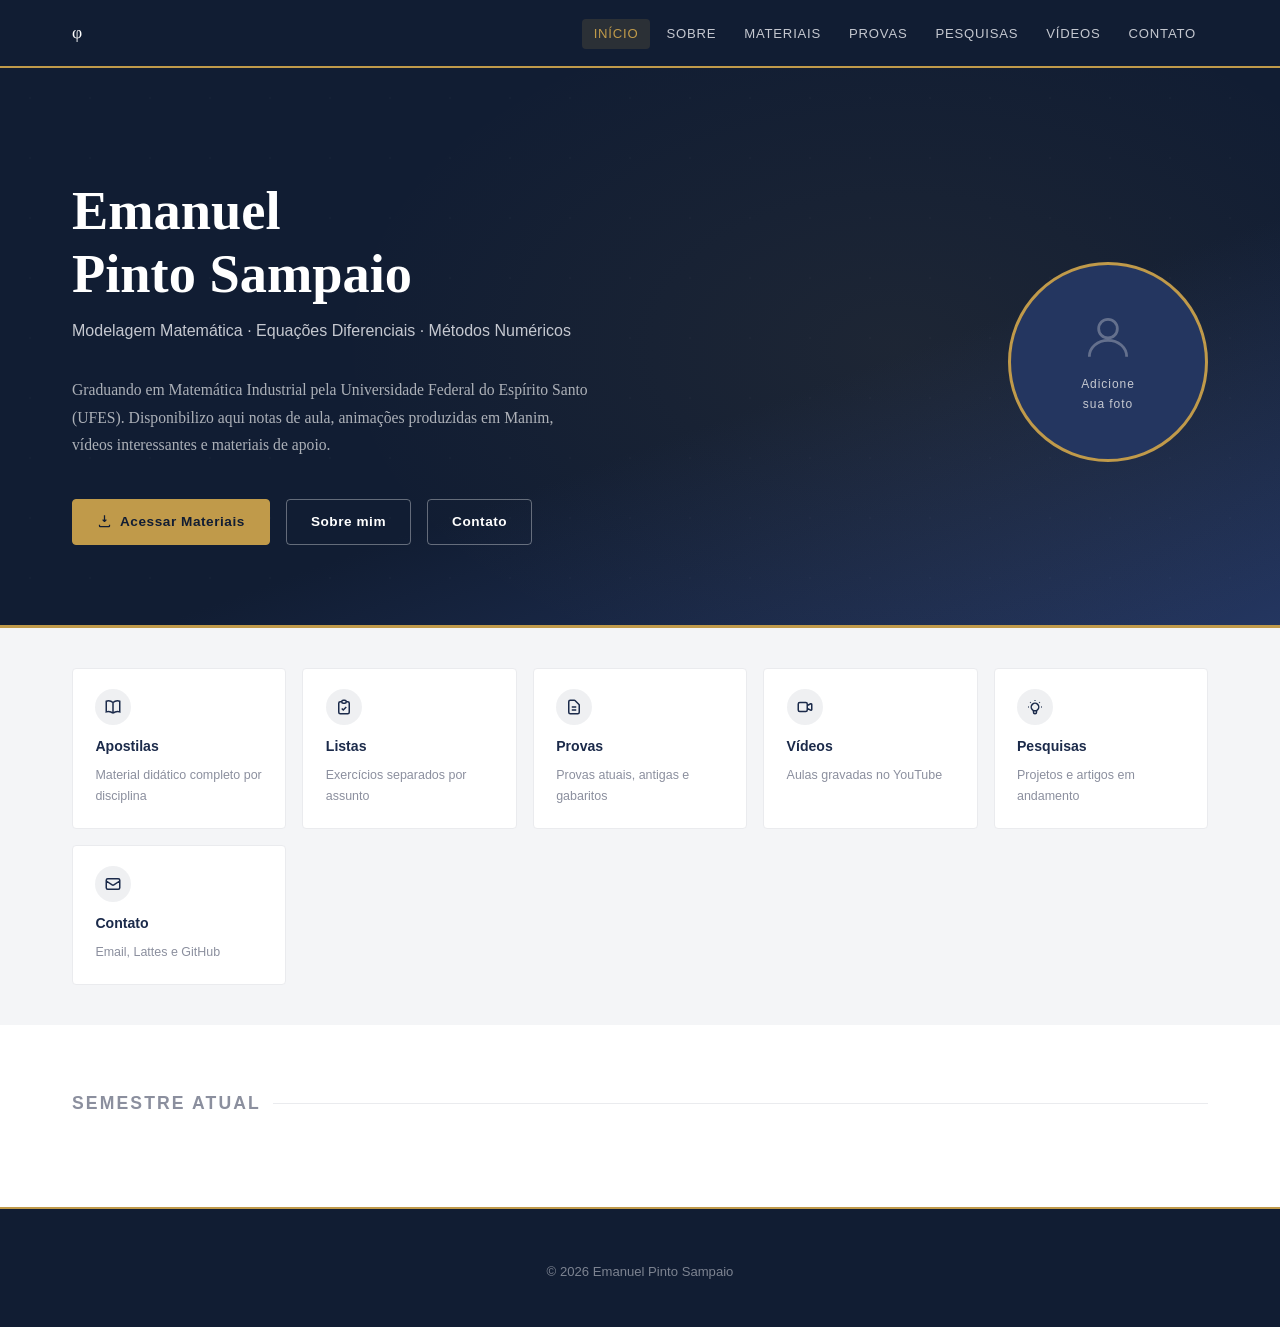
==== commit d12563a5: "Update index.html" ====
--- a/index.html
+++ b/index.html
@@ -34,7 +34,9 @@
     <div class="hero-inner container">
       <div class="hero-text">
         <!-- Edite: cargo e departamento -->
+         <!--
         <p class="hero-tag">O que sabemos é uma gota; o que ignoramos é um oceano. <span>— Isaac Newton</span></p>
+        -->
         <!-- Edite: nome completo -->
         <h1>Emanuel<br>Pinto Sampaio</h1>
 
@@ -193,13 +195,8 @@
 
 <!-- ===== RODAPÉ ===== -->
 <footer>
-  <!-- Edite: nome, instituição e ano -->
-  <p><strong>Emanuel Pinto Sampaio</strong> · Departamento de Matemática · UFES</p>
-  <p>
-    <a href="mailto:emanuel.sampaio@edu.ufes.br">emanuel.sampaio@edu.ufes.br</a>
-    &nbsp;·&nbsp;
-    <a href="http://lattes.cnpq.br/8369013349544339" target="_blank" rel="noopener">Currículo Lattes</a>
-  </p>
+  <!-- Edite: nome, instituição e ano 
+  <p> -->
   <p style="margin-top:.75rem;opacity:.6;">© <span id="year"></span> Emanuel Pinto Sampaio</p>
 </footer>
 
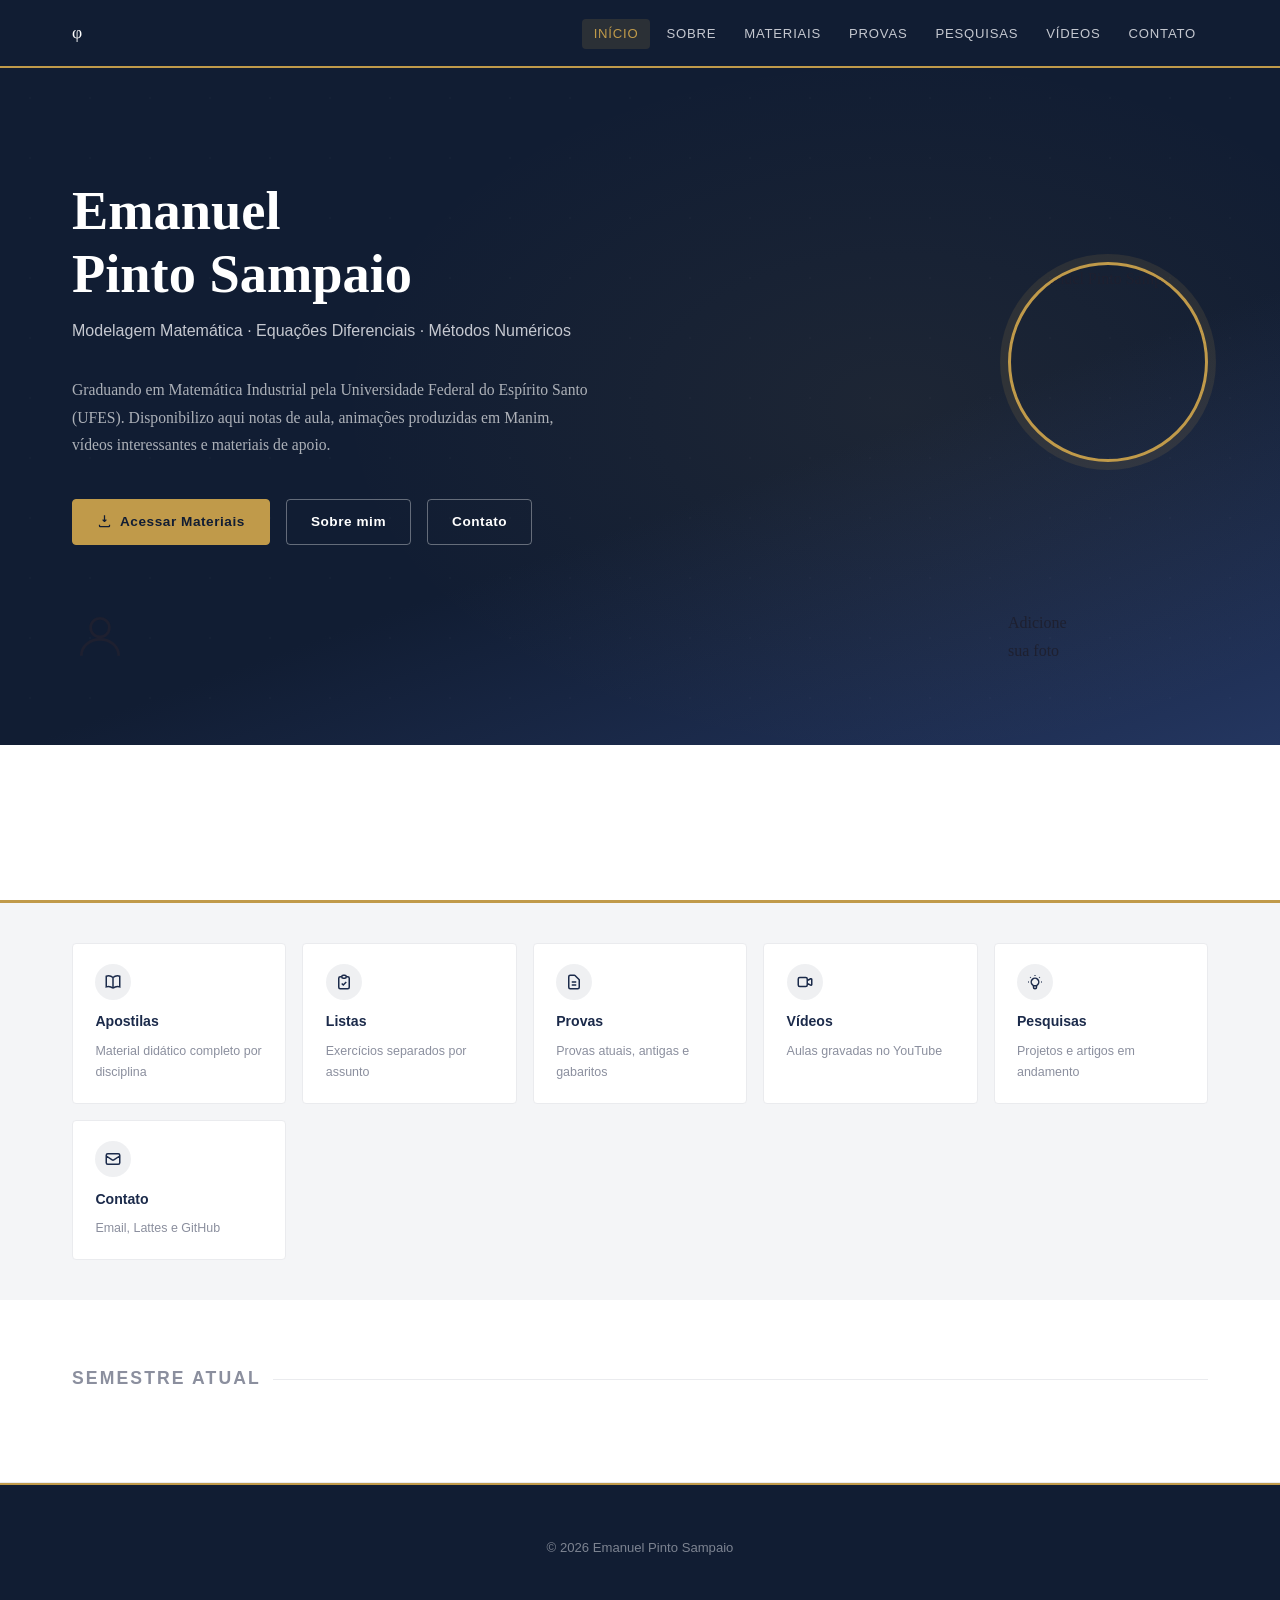
==== commit 7f47a4cb: "Update index.html" ====
--- a/index.html
+++ b/index.html
@@ -64,10 +64,10 @@
       <!-- FOTO: substitua o placeholder pela tag <img> abaixo:
            <img src="arquivos/foto.jpg" alt="Prof. Emanuel Pinto Sampaio" class="hero-photo" />
       -->
-      <div class="hero-photo-placeholder">
-        <svg width="56" height="56" fill="none" stroke="currentColor" stroke-width="1.2" viewBox="0 0 24 24">
+      <img src="arquivos/foto.jpg" alt="Emanuel Pinto Sampaio" class="hero-photo" />
+      <svg width="56" height="56" fill="none" stroke="currentColor" stroke-width="1.2" viewBox="0 0 24 24">
           <circle cx="12" cy="8" r="4"/><path d="M4 20c0-4 3.6-7 8-7s8 3 8 7"/>
-        </svg>
+      </svg>
         <span>Adicione<br>sua foto</span>
       </div>
     </div>
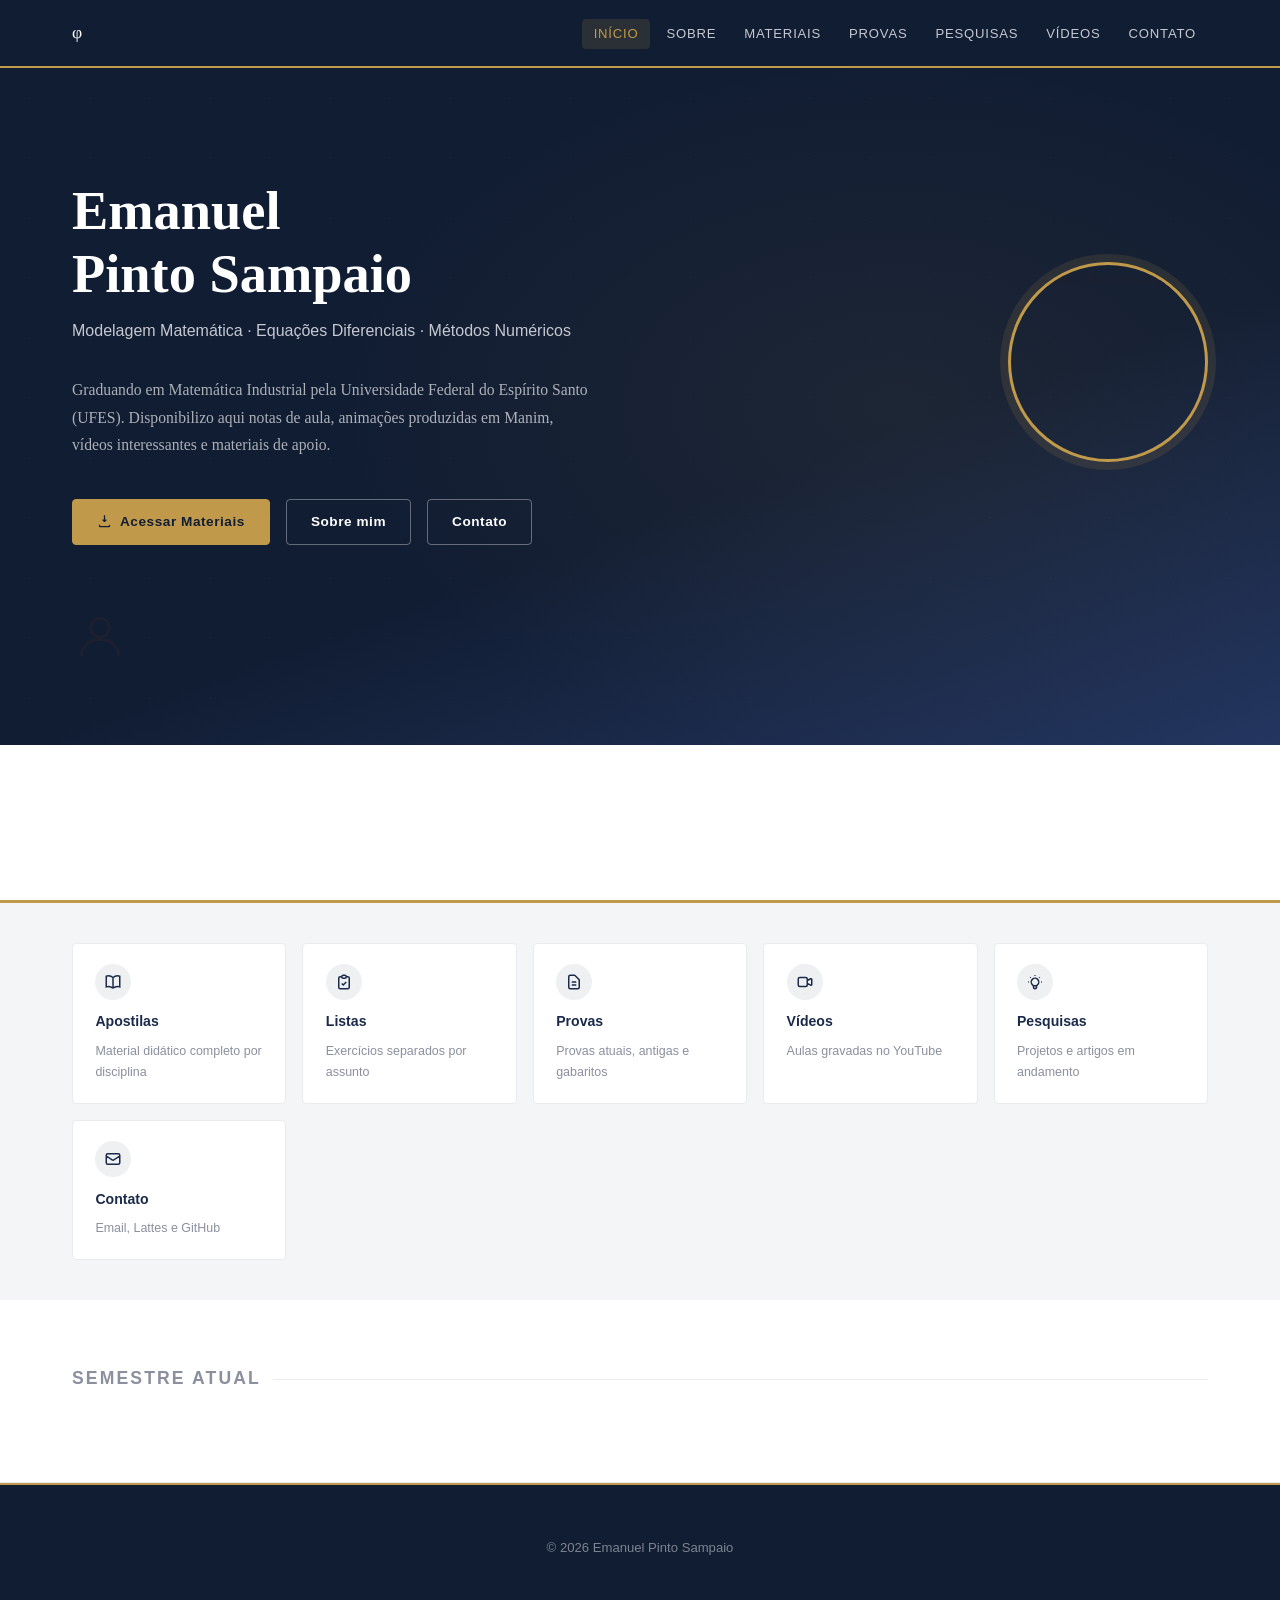
==== commit 1e171830: "Update index.html" ====
--- a/index.html
+++ b/index.html
@@ -64,13 +64,17 @@
       <!-- FOTO: substitua o placeholder pela tag <img> abaixo:
            <img src="arquivos/foto.jpg" alt="Prof. Emanuel Pinto Sampaio" class="hero-photo" />
       -->
-      <img src="arquivos/foto.jpg" alt="Emanuel Pinto Sampaio" class="hero-photo" />
-      <svg width="56" height="56" fill="none" stroke="currentColor" stroke-width="1.2" viewBox="0 0 24 24">
-          <circle cx="12" cy="8" r="4"/><path d="M4 20c0-4 3.6-7 8-7s8 3 8 7"/>
-      </svg>
-        <span>Adicione<br>sua foto</span>
-      </div>
-    </div>
+<!-- FOTO: substitua o placeholder pela tag <img> abaixo:
+     <img src="arquivos/foto.jpg" alt="Prof. Emanuel Pinto Sampaio" class="hero-photo" />
+-->
+        <img src="arquivos/foto.jpg" alt="Emanuel Pinto Sampaio" class="hero-photo" />
+
+        <svg width="56" height="56" fill="none" stroke="currentColor" stroke-width="1.2" viewBox="0 0 24 24">
+            <circle cx="12" cy="8" r="4"/>
+            <path d="M4 20c0-4 3.6-7 8-7s8 3 8 7"/>
+        </svg>
+        </div>
+        </div>
   </section>
 
   <!-- ===== LINKS RÁPIDOS ===== -->
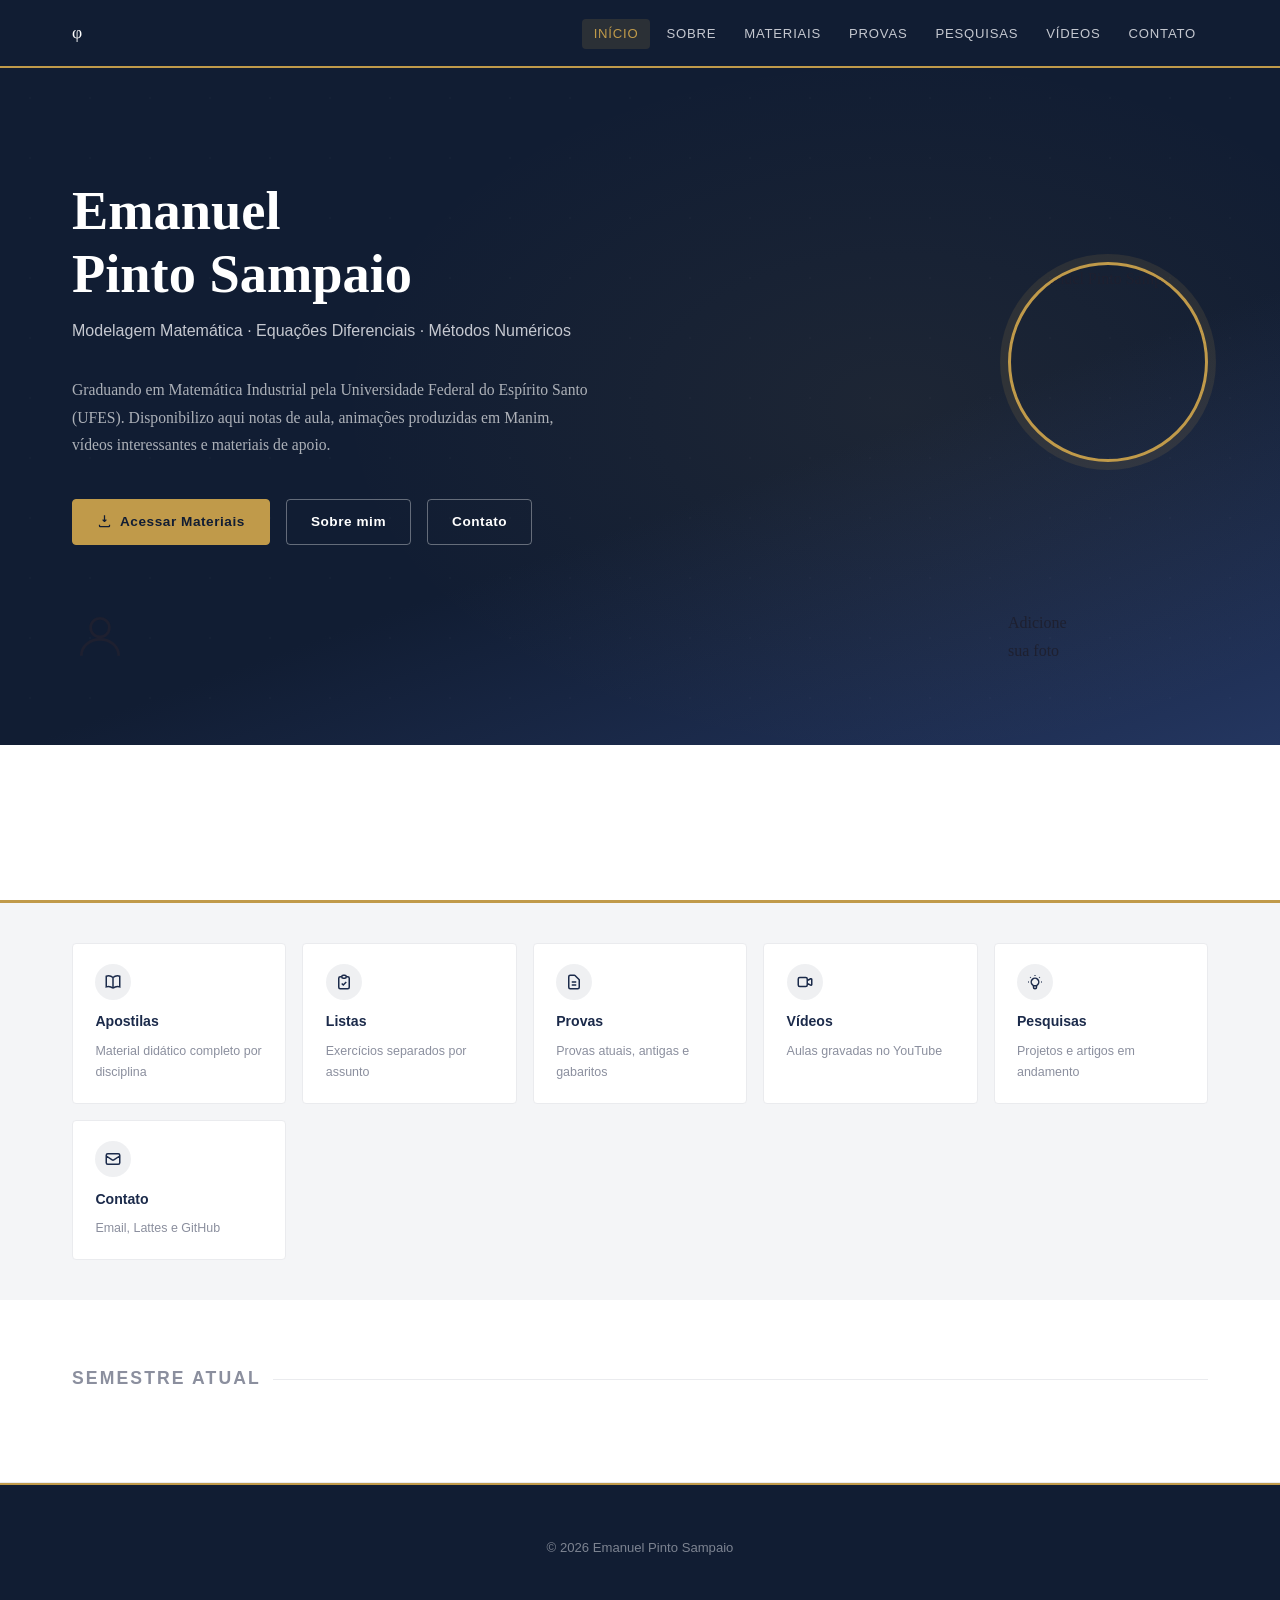
==== commit 797f1815: "Update index.html" ====
--- a/index.html
+++ b/index.html
@@ -64,17 +64,13 @@
       <!-- FOTO: substitua o placeholder pela tag <img> abaixo:
            <img src="arquivos/foto.jpg" alt="Prof. Emanuel Pinto Sampaio" class="hero-photo" />
       -->
-<!-- FOTO: substitua o placeholder pela tag <img> abaixo:
-     <img src="arquivos/foto.jpg" alt="Prof. Emanuel Pinto Sampaio" class="hero-photo" />
--->
-        <img src="arquivos/foto.jpg" alt="Emanuel Pinto Sampaio" class="hero-photo" />
-
+      <img src="arquivos/foto.jpeg" alt="Emanuel Pinto Sampaio" class="hero-photo" />
         <svg width="56" height="56" fill="none" stroke="currentColor" stroke-width="1.2" viewBox="0 0 24 24">
-            <circle cx="12" cy="8" r="4"/>
-            <path d="M4 20c0-4 3.6-7 8-7s8 3 8 7"/>
+          <circle cx="12" cy="8" r="4"/><path d="M4 20c0-4 3.6-7 8-7s8 3 8 7"/>
         </svg>
-        </div>
-        </div>
+        <span>Adicione<br>sua foto</span>
+      </div>
+    </div>
   </section>
 
   <!-- ===== LINKS RÁPIDOS ===== -->
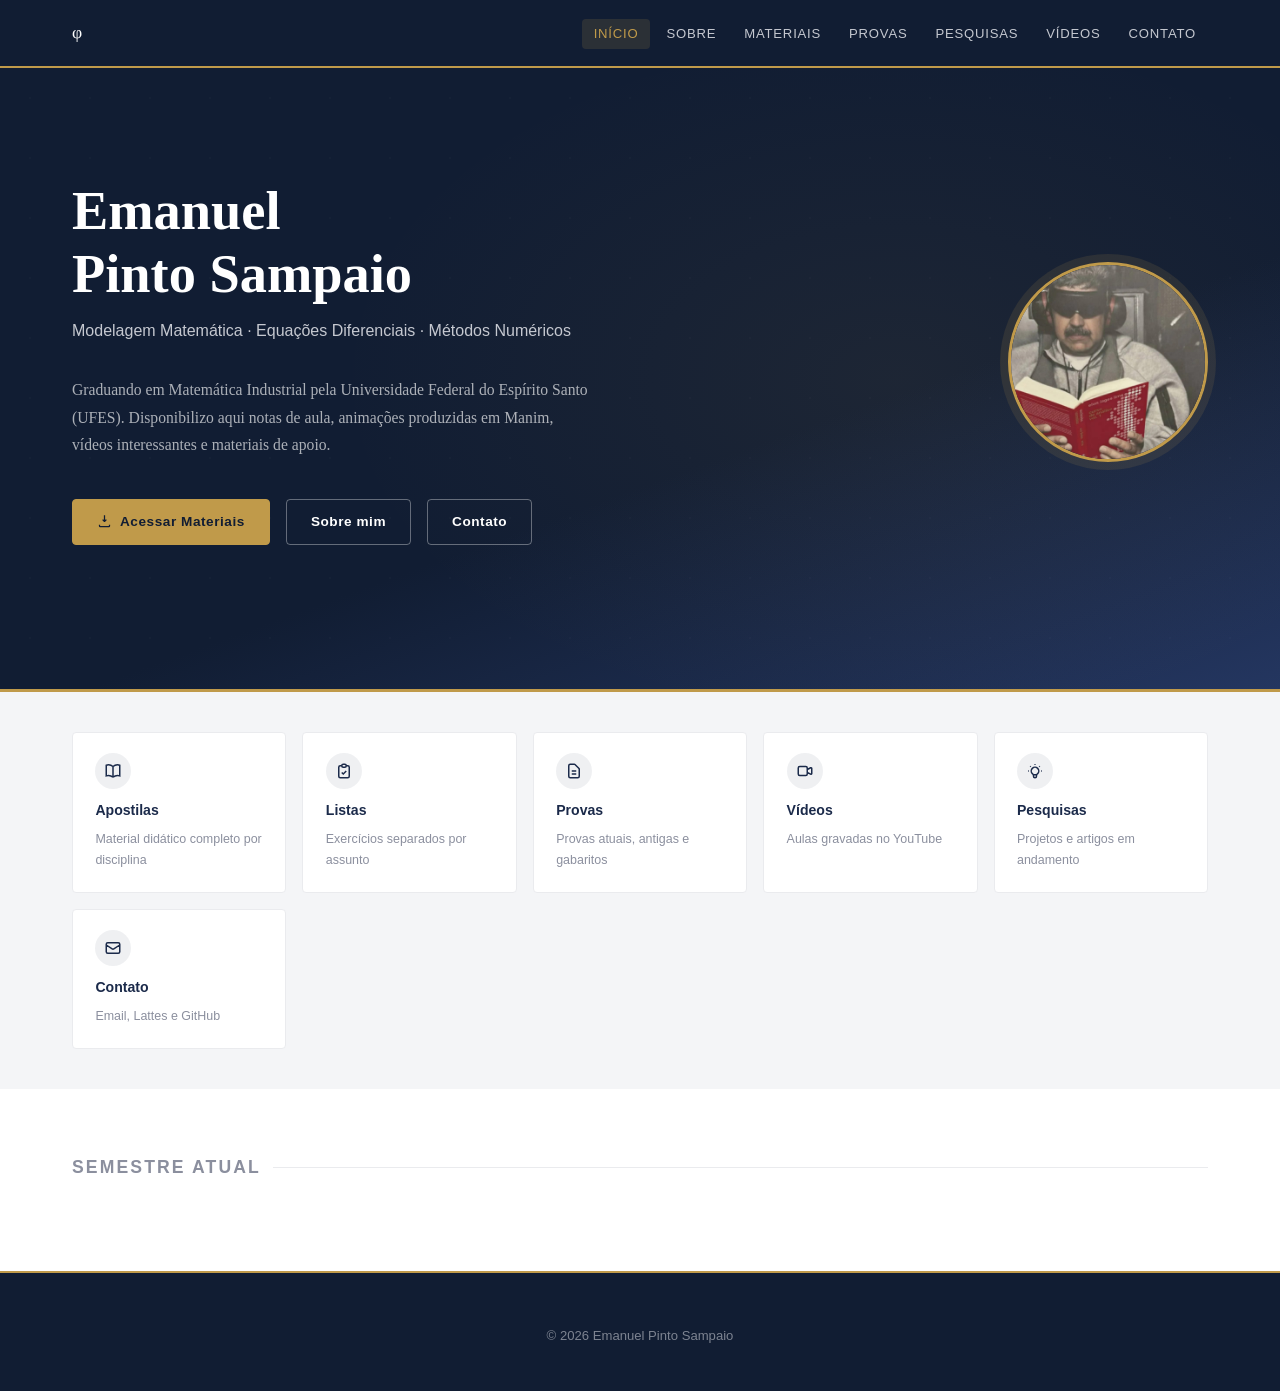
==== commit 44b5e485: "Update index.html" ====
--- a/index.html
+++ b/index.html
@@ -64,12 +64,8 @@
       <!-- FOTO: substitua o placeholder pela tag <img> abaixo:
            <img src="arquivos/foto.jpg" alt="Prof. Emanuel Pinto Sampaio" class="hero-photo" />
       -->
-      <img src="arquivos/foto.jpeg" alt="Emanuel Pinto Sampaio" class="hero-photo" />
-        <svg width="56" height="56" fill="none" stroke="currentColor" stroke-width="1.2" viewBox="0 0 24 24">
+      <img src="{css,js,arquivos}/foto.jpeg" alt="Emanuel Pinto Sampaio" class="hero-photo" />
           <circle cx="12" cy="8" r="4"/><path d="M4 20c0-4 3.6-7 8-7s8 3 8 7"/>
-        </svg>
-        <span>Adicione<br>sua foto</span>
-      </div>
     </div>
   </section>
 
